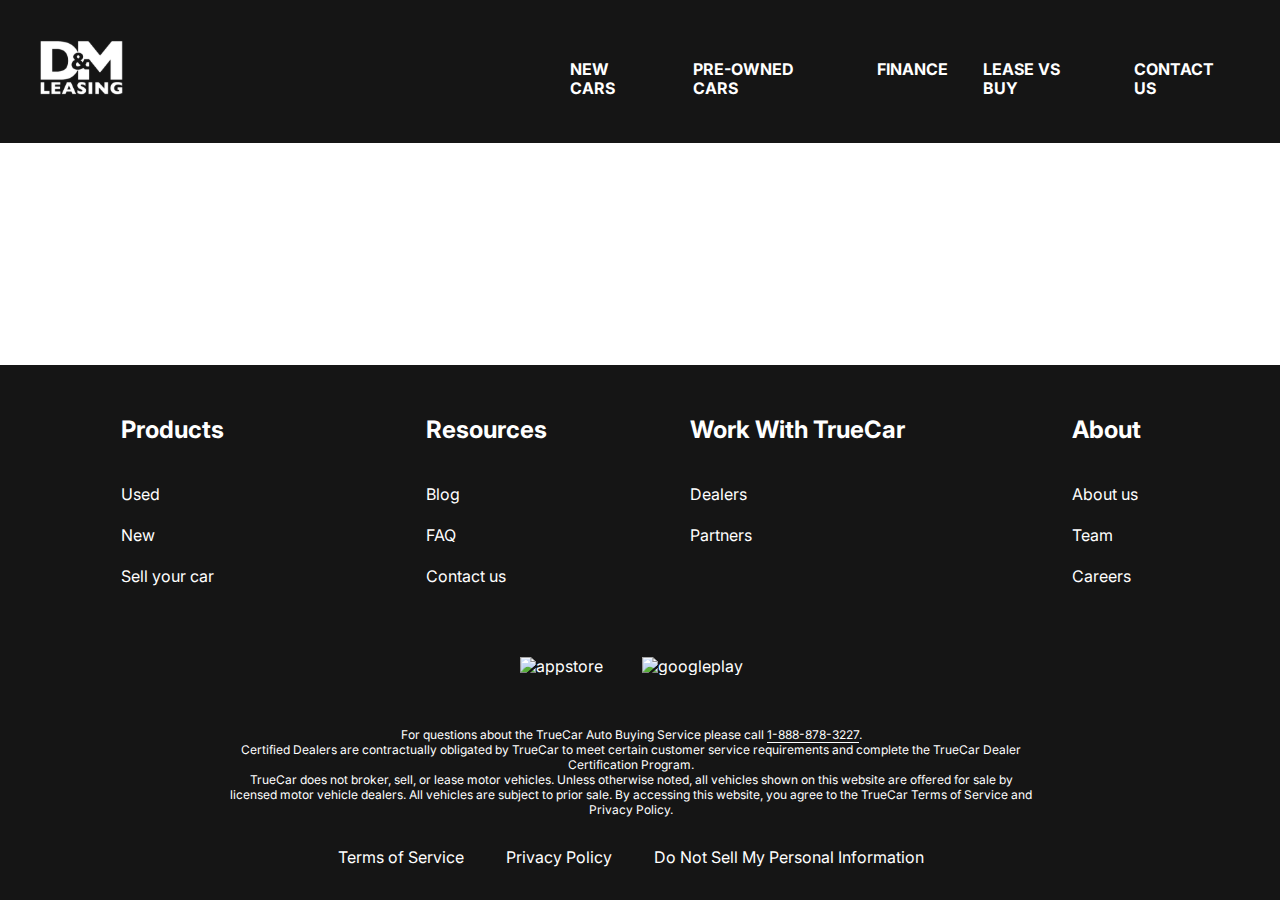
==== contacts.html @ 37f5e4fb "added styles at swiper" ====
<!DOCTYPE html>
<html lang="en">
<head>
    <meta charset="UTF-8">
    <meta content="width=device-width, user-scalable=no, initial-scale=1.0, maximum-scale=1.0, minimum-scale=1.0" name="viewport">
    <meta content="ie=edge" http-equiv="X-UA-Compatible">
    <link href="css/my-normalize.css" rel="stylesheet">
    <link href="css/style.css" rel="stylesheet">
    <link href="images/favicon.png" rel="icon"/>
    <link href="https://fonts.googleapis.com" rel="preconnect">
    <link crossorigin href="https://fonts.gstatic.com" rel="preconnect">
    <link href="https://fonts.googleapis.com/css2?family=Inter:wght@400;700&display=swap" rel="stylesheet">
    <title>Contacts Us</title>
</head>
<body>

<div class="wrapper">
    <header class="header">
        <div class="container">
            <div class="header__inner">
                <a class="logo" href="#">
                    <img alt="logo" class="logo__img" src="images/logo.svg">
                </a>
                <nav class="menu">
                    <ul class="menu__list">
                        <li class="menu__list-item"><a class="menu__list-link" href="#">NEW CARS</a></li>
                        <li class="menu__list-item"><a class="menu__list-link" href="#">PRE-OWNED CARS</a></li>
                        <li class="menu__list-item"><a class="menu__list-link" href="#">FINANCE</a></li>
                        <li class="menu__list-item"><a class="menu__list-link" href="#">LEASE VS BUY</a></li>
                        <li class="menu__list-item"><a class="menu__list-link" href="#">CONTACT US</a></li>
                    </ul>
                </nav>
            </div>
        </div>
    </header>
    <main class="main">

    </main>
    <footer class="footer">
        <div class="container">
            <div class="footer__inner">
                <nav class="footer__menu">
                    <ul class="footer__menu-list list-1">
                        <li class="footer__menu-item"><h3 class="footer__menu-title">Products</h3></li>
                        <li class="footer__menu-item"><a class="footer__menu-link" href="#">Used</a></li>
                        <li class="footer__menu-item"><a class="footer__menu-link" href="#">New</a></li>
                        <li class="footer__menu-item"><a class="footer__menu-link" href="#">Sell your car</a></li>
                    </ul>
                    <ul class="footer__menu-list list-2">
                        <li class="footer__menu-item"><h3 class="footer__menu-title">Resources</h3></li>
                        <li class="footer__menu-item"><a class="footer__menu-link" href="#">Blog</a></li>
                        <li class="footer__menu-item"><a class="footer__menu-link" href="#">FAQ</a></li>
                        <li class="footer__menu-item"><a class="footer__menu-link" href="#">Contact us</a></li>
                    </ul>
                    <ul class="footer__menu-list list-3">
                        <li class="footer__menu-item"><h3 class="footer__menu-title">Work With TrueCar</h3></li>
                        <li class="footer__menu-item"><a class="footer__menu-link" href="#">Dealers</a></li>
                        <li class="footer__menu-item"><a class="footer__menu-link" href="#">Partners</a></li>
                    </ul>
                    <ul class="footer__menu-list list-4">
                        <li class="footer__menu-item"><h3 class="footer__menu-title">About</h3></li>
                        <li class="footer__menu-item"><a class="footer__menu-link" href="#">About us</a></li>
                        <li class="footer__menu-item"><a class="footer__menu-link" href="#">Team</a></li>
                        <li class="footer__menu-item"><a class="footer__menu-link" href="#">Careers</a></li>
                    </ul>
                </nav>
                <ul class="app">
                    <li class="app__item"><a class="app__item-link" href="https://www.rustore.ru/" target="_blank"><img alt="appstore" class="app__item-img" src="images/appstore.svg"></a></li>
                    <li class="app__item"><a class="app__item-link" href="https://www.rustore.ru/" target="_blank"><img alt="googleplay" class="app__item-img" src="images/googleplay.svg"></a></li>
                </ul>
                <div class="footer__copy">
                    <p class="footer__copy-text">
                        For questions about the TrueCar Auto Buying Service please call <a class="footer__copy-telefon" href="tel:+18888783227">1-888-878-3227</a>.<br>
                        Certified Dealers are contractually obligated by TrueCar to meet certain customer service
                        requirements and complete the TrueCar Dealer<br>
                        Certification Program.
                    </p>
                    <p class="footer__copy-text">
                        TrueCar does not broker, sell, or lease motor vehicles. Unless otherwise noted, all vehicles shown on this website are offered for sale by<br>
                        licensed motor vehicle dealers. All
                        vehicles are subject to prior sale. By accessing this website, you agree to the TrueCar Terms of Service and<br>
                        Privacy Policy.
                    </p>
                </div>
                <nav class="copy__nav">
                    <ul class="copy__nav-list">
                        <li class="copy__nav-item"><a class="copy__nav-link" href="#">Terms of Service</a></li>
                        <li class="copy__nav-item"><a class="copy__nav-link" href="#">Privacy Policy</a></li>
                        <li class="copy__nav-item"><a class="copy__nav-link" href="#">Do Not Sell My Personal Information</a></li>
                    </ul>
                </nav>
            </div>
        </div>
    </footer>
</div>

</body>
</html>
---- css/style.css ----
html,
body {
    height: 100%;
}

body {
    font-family: 'Inter', sans-serif;
    color: #151515;
}

.wrapper {
    min-height: 100%;
    display: flex;
    flex-direction: column;
}

.header {
    background-color: #151515;
}

.header-main {
    background-color: transparent;
    position: absolute;
    z-index: 10;
    left: 0;
    right: 0;
}

.container {
    max-width: 1220px;
    padding: 0 10px;
    margin: 0 auto;
}

.header__inner {
    padding-top: 40px;
    padding-bottom: 45px;
    display: flex;
    justify-content: space-between;
}

.menu {
    align-self: flex-end;
}

.menu__list {
    max-width: 670px;
    display: flex;
    justify-content: space-between;
    gap: 35px;
}


.menu__list-link {
    text-decoration: none;
    text-transform: uppercase;
    font-weight: 700;
    font-size: 16px;
    line-height: 19px;
    color: #FFFFFF;
}

.menu__list-link:hover {
    color: #0066FF;
}

.footer {
    background-color: #151515;
    /*background-color: #0066FF;*/
    color: #FFFFFF;
}

.footer a {
    color: #FFFFFF;
}

.footer__inner {
    padding: 50px 99px 32px 81px;
}

.footer__menu {
    display: flex;
    justify-content: space-between;
    margin-bottom: 50px;
}

.footer__menu-list {
    max-width: 225px;
}

.list-2 {
    transform: translateX(31px);
}

.list-3 {
    transform: translateX(4px);
}

.footer__menu-title {
    font-weight: 700;
    font-size: 24px;
    line-height: 29px;
    color: #FFFFFF;
    margin-bottom: 40px;
}

.footer__menu-link {
    font-weight: 400;
    font-size: 16px;
    line-height: 130%;
    color: #FFFFFF;
}

.footer__menu-item + .footer__menu-item {
    margin-bottom: 20px;
}

.app {
    display: flex;
    justify-content: center;
    gap: 39px;
    margin-bottom: 52px;
}

.app__item:hover {
    outline: 1px solid white;
    border-radius: 10px;
}

.footer__copy {
    margin: 0 auto 30px;
    max-width: 806px;
    text-align: center;
}

.footer__copy-text {
    font-weight: 400;
    font-size: 12px;
    line-height: 15px;
    color: #FFFFFF;
}

.footer__copy-telefon {
    border-bottom: 1px solid white;
}

.footer__copy-telefon:hover {
    color: #0066FF;
    border-bottom: 1px solid #0066FF;
}

.copy__nav {
    max-width: 586px;
    margin: 0 auto;
}

.copy__nav-list {
    display: flex;
    justify-content: space-between;
}

.copy__nav-item {
    font-weight: 400;
    font-size: 16px;
    line-height: 130%;
    color: #FFFFFF;
}

.main {
    flex-grow: 1;
}

.top {
    color: #FFFFFF;
    text-align: center;
    /*padding-top: 107px;*/
    padding-top: 247px;
    /*padding-bottom: 50px;*/
    position: absolute;
    z-index: 5;
    left: 0;
    right: 0;
}

.title {
    padding-bottom: 38px;
    font-weight: 700;
    font-size: 96px;
    line-height: 116px;
    margin: 0;
}

.top__link {
    background-color: #151515;
    max-width: 430px;
    width: 100%;
    padding: 23px 23px;
    display: inline-block;
    font-weight: 700;
    font-size: 36px;
    line-height: 44px;
    text-transform: uppercase;
    color: #FFFFFF;
}

.top__link:hover {
    background-color: #0066FF;
}

.swiper:hover .swiper-pagination-bullet {
    opacity: 1;
}

.swiper-wrapper {

}

.swiper-slide {
    height: 100vh;
    background-repeat: no-repeat;
    background-size: cover;
    cursor: pointer;

    /*width: 100%;*/
    /*max-height: 100%;*/
    /*background-repeat: no-repeat;*/
    /*object-fit: cover;*/
    /*background-position: center;*/
}

/*.swiper__img {*/
/*    max-width: 1920px;*/
/*    object-fit: contain;*/
/*    background-repeat: no-repeat;*/
/*}*/

.swiper-pagination {
    display: flex;
    gap: 30px;
    justify-content: center;
    align-items: center;
}

.swiper-horizontal > .swiper-pagination-bullets, .swiper-pagination-bullets.swiper-pagination-horizontal, .swiper-pagination-custom, .swiper-pagination-fraction {
    bottom: 15px;
}

.swiper-pagination-bullet {
    width: 120px;
    height: 3px;
    background-color: #151515;
    opacity: .5;
    opacity: .5;
    border-radius: 0;
}

.swiper-pagination-bullet-active {
    height: 6px;
    background-color: white;
}
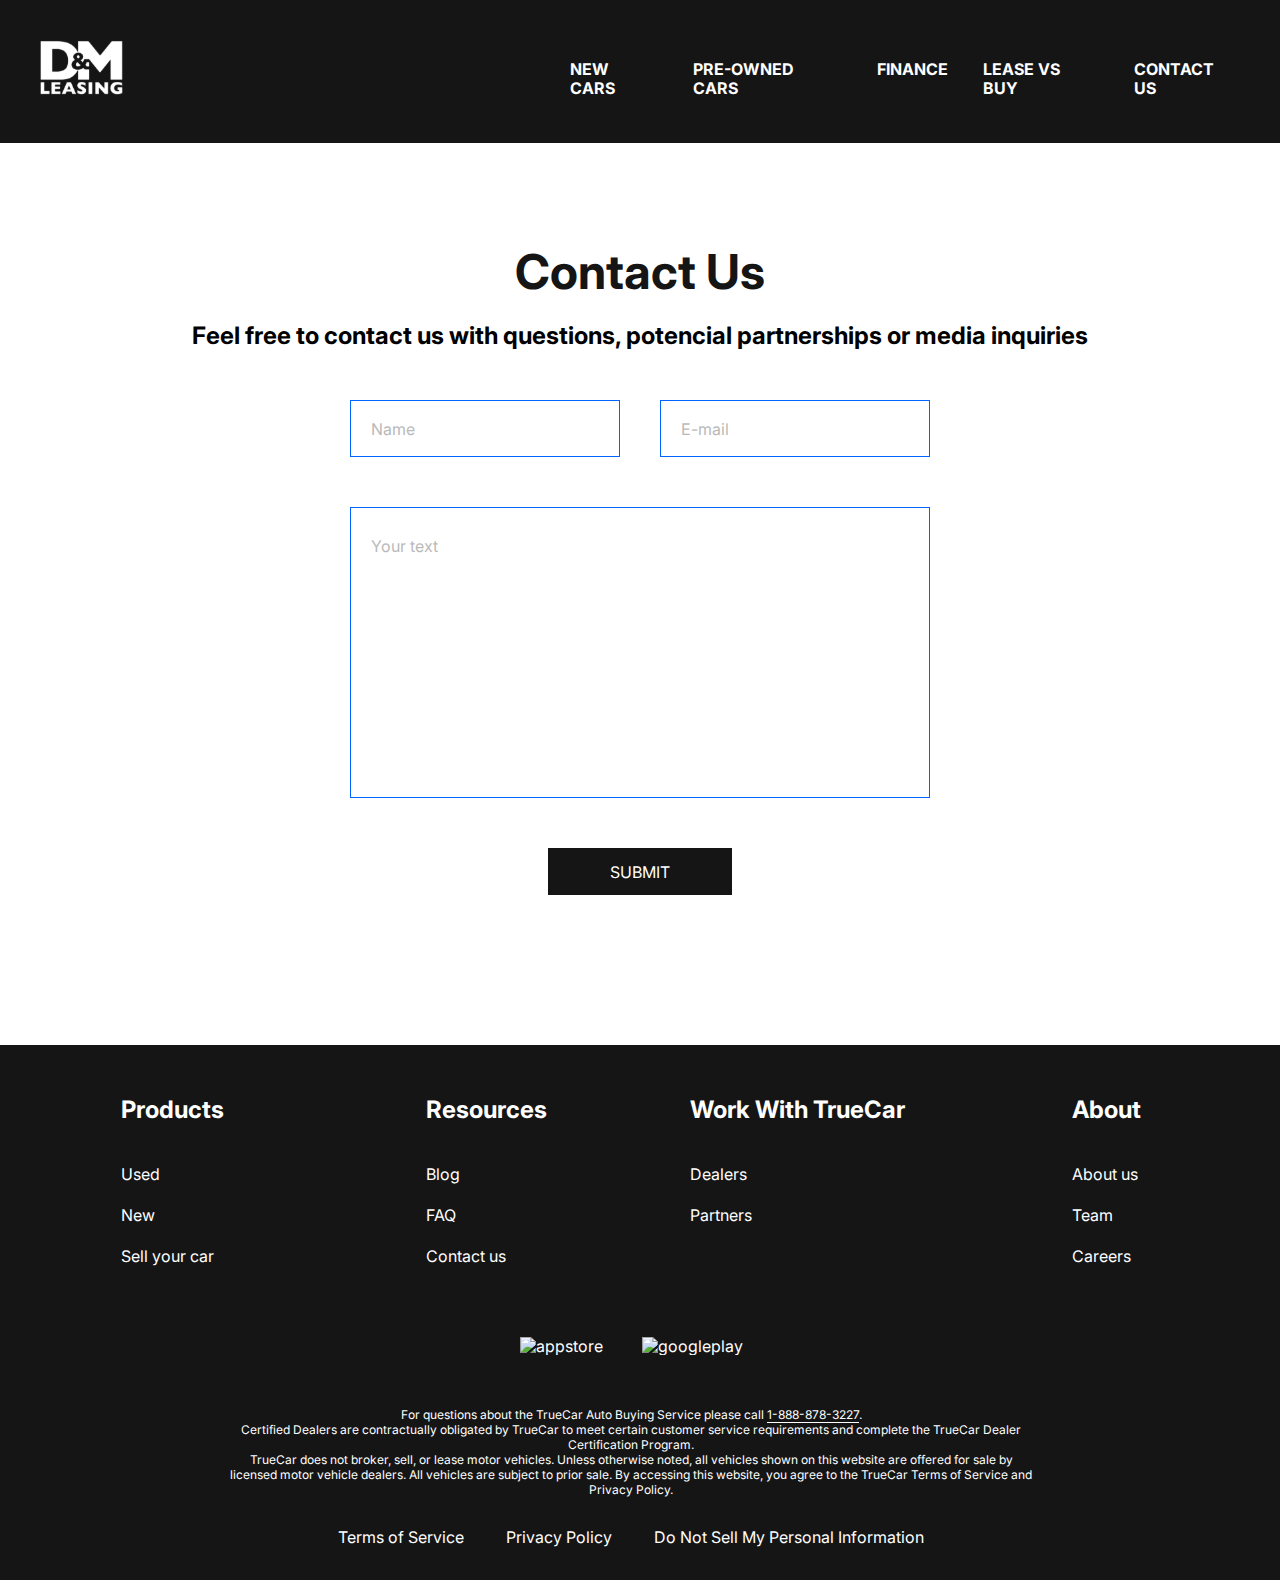
==== commit 0e774b74: "added markup at contacts.html and styles" ====
--- a/contacts.html
+++ b/contacts.html
@@ -6,7 +6,7 @@
     <meta content="ie=edge" http-equiv="X-UA-Compatible">
     <link href="css/my-normalize.css" rel="stylesheet">
     <link href="css/style.css" rel="stylesheet">
-    <link href="images/favicon.png" rel="icon"/>
+    <link href="images/contacts.png" rel="icon"/>
     <link href="https://fonts.googleapis.com" rel="preconnect">
     <link crossorigin href="https://fonts.gstatic.com" rel="preconnect">
     <link href="https://fonts.googleapis.com/css2?family=Inter:wght@400;700&display=swap" rel="stylesheet">
@@ -18,12 +18,12 @@
     <header class="header">
         <div class="container">
             <div class="header__inner">
-                <a class="logo" href="#">
+                <a class="logo" href="index.html">
                     <img alt="logo" class="logo__img" src="images/logo.svg">
                 </a>
                 <nav class="menu">
                     <ul class="menu__list">
-                        <li class="menu__list-item"><a class="menu__list-link" href="#">NEW CARS</a></li>
+                        <li class="menu__list-item"><a class="menu__list-link" href="сhoose-car.html">NEW CARS</a></li>
                         <li class="menu__list-item"><a class="menu__list-link" href="#">PRE-OWNED CARS</a></li>
                         <li class="menu__list-item"><a class="menu__list-link" href="#">FINANCE</a></li>
                         <li class="menu__list-item"><a class="menu__list-link" href="#">LEASE VS BUY</a></li>
@@ -34,7 +34,18 @@
         </div>
     </header>
     <main class="main">
-
+        <section class="contacts">
+            <div class="container">
+                <h2 class="contacts__title">Contact Us</h2>
+                <p class="contacts__text">Feel free to contact us with questions, potencial partnerships or media inquiries</p>
+                <form action="#" class="form">
+                    <input class="form__input" type="text" placeholder="Name">
+                    <input class="form__input" type="email" placeholder="E-mail">
+                    <textarea class="form__textarea" placeholder="Your text"></textarea>
+                    <button class="form__btn" type="submit">SUBMIT</button>
+                </form>
+            </div>
+        </section>
     </main>
     <footer class="footer">
         <div class="container">
--- a/css/style.css
+++ b/css/style.css
@@ -109,6 +109,10 @@
     font-size: 16px;
     line-height: 130%;
     color: #FFFFFF;
+}
+
+.footer__menu-link:hover {
+    color: #0066FF;
 }
 
 .footer__menu-item + .footer__menu-item {
@@ -191,7 +195,7 @@
 }
 
 .top__link {
-    background-color: #151515;
+    /*background-color: #151515;*/
     max-width: 430px;
     width: 100%;
     padding: 23px 23px;
@@ -201,10 +205,14 @@
     line-height: 44px;
     text-transform: uppercase;
     color: #FFFFFF;
+    /*opacity: .7;*/
+    background-color: rgba(0, 0, 0, 0.2);
+    border-radius: 50px;
 }
 
 .top__link:hover {
     background-color: #0066FF;
+    /*opacity: 1;*/
 }
 
 .swiper:hover .swiper-pagination-bullet {
@@ -249,8 +257,9 @@
     width: 120px;
     height: 3px;
     background-color: #151515;
-    opacity: .5;
-    opacity: .5;
+    /*opacity: .5;*/
+    opacity: .2;
+    /*opacity: 0;*/
     border-radius: 0;
 }
 
@@ -258,3 +267,263 @@
     height: 6px;
     background-color: white;
 }
+
+.why-lease {
+    padding: 150px 0;
+}
+
+.why-lease__title {
+    font-weight: 700;
+    font-size: 48px;
+    line-height: 58px;
+    text-align: center;
+    margin-bottom: 50px;
+}
+
+.why-lease__list {
+    display: flex;
+    gap: 40px;
+    flex-wrap: wrap;
+}
+
+.why-lease__item {
+    max-width: 270px;
+    width: 100%;
+    display: flex;
+    flex-direction: column;
+    gap: 30px;
+    align-items: center;
+}
+
+/*.why-lease__item-img-wrapper {*/
+/*    width: 150px;*/
+/*    height: 150px;*/
+/*    border: 1px solid #0066FF;*/
+/*    border-radius: 50%;*/
+/*    display: flex;*/
+/*    justify-content: center;*/
+/*    align-items: center;*/
+/*}*/
+
+.why-lease__item-img {
+
+}
+
+.how-does {
+    padding-bottom: 150px;
+}
+
+.how-does__inner {
+    max-width: 594px;
+    width: 100%;
+    margin: 0 auto;
+}
+
+.how-does__title {
+    font-weight: 700;
+    font-size: 48px;
+    line-height: 58px;
+    margin-bottom: 50px;
+}
+
+.how-does__text {
+    max-width: 580px;
+    width: 100%;
+    font-weight: 400;
+    font-size: 16px;
+    line-height: 130%;
+    margin-bottom: 50px;
+}
+
+.how-does__text--bottom {
+    margin-top: 70px;
+    margin-bottom: 0;
+}
+
+.how-does__mini-title {
+    max-width: 580px;
+    width: 100%;
+    font-weight: 700;
+    font-size: 24px;
+    line-height: 29px;
+    margin-bottom: 50px;
+}
+
+.how-does__list {
+    counter-reset: myCounter;
+}
+
+.how-does__item {
+    list-style-type: none;
+    width: 270px;
+    font-weight: 400;
+    font-size: 16px;
+    line-height: 130%;
+    position: relative;
+    margin-left: auto;
+    padding: 19px 0 19px 240px;
+    box-sizing: content-box;
+    min-height: 63px;
+}
+
+.how-does__item + .how-does__item {
+    margin-top: 40px;
+}
+
+.how-does__item::before {
+    counter-increment: myCounter;
+    content: counter(myCounter);
+    /*display: inline-block;*/
+    background-color: #0066FF;
+
+    font-weight: 700;
+    font-size: 48px;
+    line-height: 58px;
+    color: #FFFFFF;
+
+    width: 100px;
+    height: 100px;
+    border-radius: 50%;
+
+    display: flex;
+    justify-content: center;
+    align-items: center;
+
+    position: absolute;
+    left: 0;
+    top: 0;
+}
+
+.welcome {
+    margin-bottom: 150px;
+}
+
+.welcome__inner {
+    max-width: 1000px;
+    width: 100%;
+    margin: 0 auto;
+    text-align: center;
+}
+
+.welcome__title {
+    margin-bottom: 20px;
+    font-weight: 700;
+    font-size: 48px;
+    line-height: 58px;
+    text-transform: uppercase;
+}
+
+.welcome__text {
+    margin-bottom: 50px;
+    font-weight: 700;
+    font-size: 24px;
+    line-height: 29px;
+}
+
+.important {
+    margin-bottom: 150px;
+}
+
+.important__title {
+    text-align: center;
+    font-weight: 700;
+    font-size: 48px;
+    line-height: 58px;
+    margin-bottom: 20px;
+}
+
+.important__text {
+    margin: 0 auto 50px;
+    max-width: 580px;
+    width: 100%;
+    font-weight: 400;
+    font-size: 16px;
+    line-height: 130%;
+}
+
+.important__list {
+    display: flex;
+    gap: 40px;
+}
+
+.important__item-img {
+    margin-bottom: 20px;
+}
+
+.contacts {
+    padding: 100px 0 150px;
+}
+
+.contacts__title {
+    text-align: center;
+    font-weight: 700;
+    font-size: 48px;
+    line-height: 58px;
+    margin-bottom: 20px;
+}
+
+.contacts__text {
+    text-align: center;
+    font-weight: 700;
+    font-size: 24px;
+    line-height: 29px;
+    color: #000000;
+    margin-bottom: 50px;
+}
+
+.form {
+    max-width: 580px;
+    /*width: 100%;*/
+    margin: 0 auto;
+    display: flex;
+    justify-content: space-between;
+    flex-wrap: wrap;
+}
+
+.form__input {
+    width: 270px;
+    height: 57px;
+    padding: 18px 20px;
+    border: 1px solid #0066FF;
+    margin-bottom: 50px;
+}
+
+.form__input::placeholder {
+    font-weight: 400;
+    font-size: 16px;
+    line-height: 130%;
+    opacity: 0.5;
+}
+
+.form__textarea {
+    width: 100%;
+    height: 291px;
+    border: 1px solid #0066FF;
+    margin-bottom: 50px;
+    padding: 28px 20px;
+    resize: none;
+}
+
+.form__textarea::placeholder {
+    font-weight: 400;
+    font-size: 16px;
+    line-height: 130%;
+    opacity: 0.5;
+}
+
+.form__btn {
+    max-width: 184px;
+    width: 100%;
+    height: 47px;
+    margin: 0 auto;
+    background: #151515;
+    color: #FFFFFF;
+    display: flex;
+    justify-content: center;
+    align-items: center;
+    cursor: pointer;
+    border: none;
+}
+
+
+
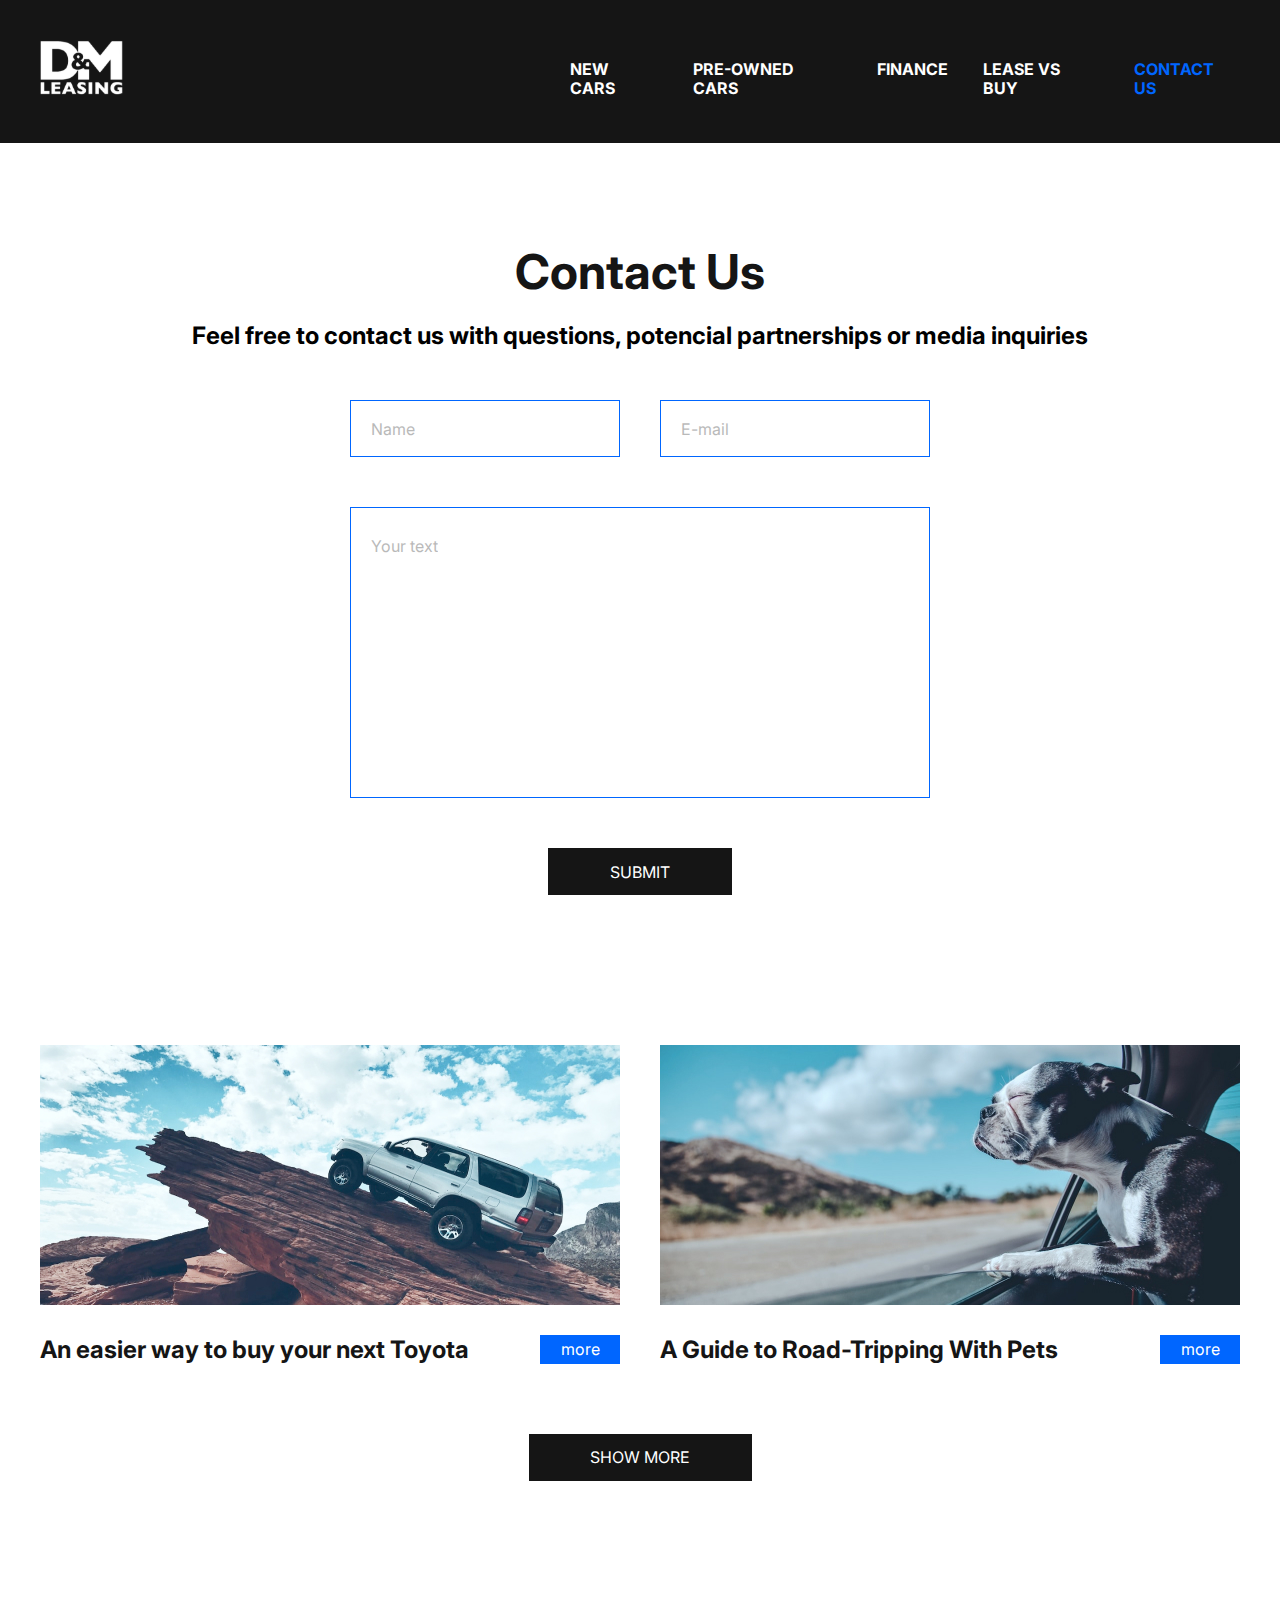
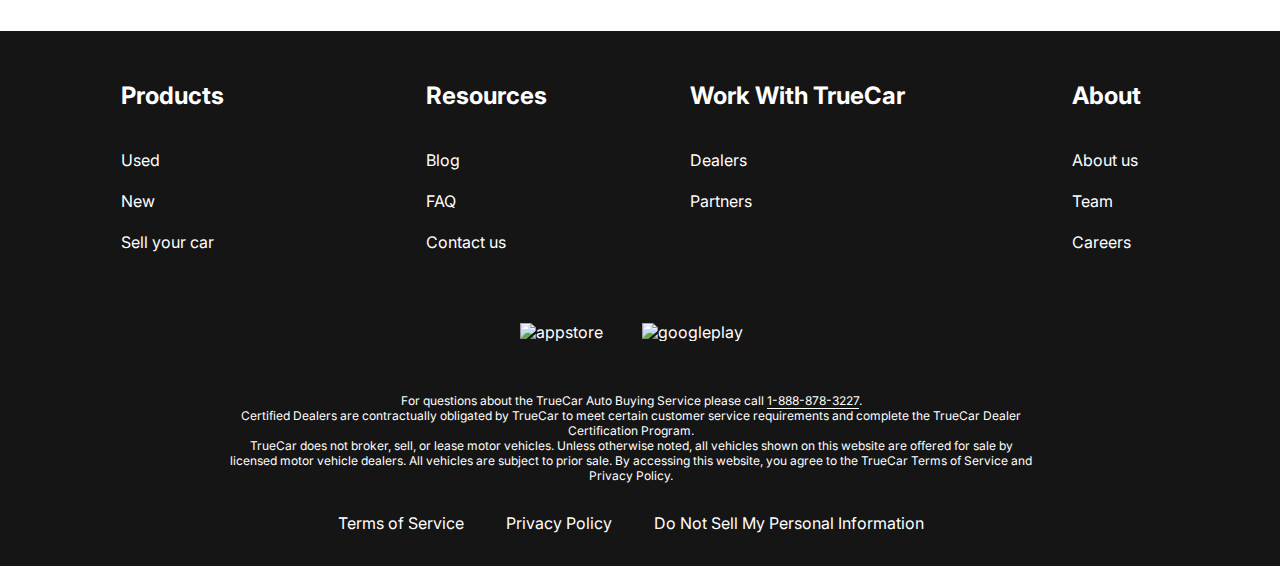
==== commit 6a93a0bf: "Merge remote-tracking branch 'origin/main'" ====
--- a/contacts.html
+++ b/contacts.html
@@ -5,11 +5,11 @@
     <meta content="width=device-width, user-scalable=no, initial-scale=1.0, maximum-scale=1.0, minimum-scale=1.0" name="viewport">
     <meta content="ie=edge" http-equiv="X-UA-Compatible">
     <link href="css/my-normalize.css" rel="stylesheet">
-    <link href="css/style.css" rel="stylesheet">
     <link href="images/contacts.png" rel="icon"/>
     <link href="https://fonts.googleapis.com" rel="preconnect">
     <link crossorigin href="https://fonts.gstatic.com" rel="preconnect">
     <link href="https://fonts.googleapis.com/css2?family=Inter:wght@400;700&display=swap" rel="stylesheet">
+    <link href="css/style.css" rel="stylesheet">
     <title>Contacts Us</title>
 </head>
 <body>
@@ -27,7 +27,7 @@
                         <li class="menu__list-item"><a class="menu__list-link" href="#">PRE-OWNED CARS</a></li>
                         <li class="menu__list-item"><a class="menu__list-link" href="#">FINANCE</a></li>
                         <li class="menu__list-item"><a class="menu__list-link" href="#">LEASE VS BUY</a></li>
-                        <li class="menu__list-item"><a class="menu__list-link" href="#">CONTACT US</a></li>
+                        <li class="menu__list-item"><a class="menu__list-link menu__list-link--active" href="#">CONTACT US</a></li>
                     </ul>
                 </nav>
             </div>
@@ -44,6 +44,23 @@
                     <textarea class="form__textarea" placeholder="Your text"></textarea>
                     <button class="form__btn" type="submit">SUBMIT</button>
                 </form>
+            </div>
+        </section>
+        <section class="blog">
+            <div class="container">
+                <div class="blog__items">
+                    <div class="blog__item">
+                        <img src="images/blog-1.jpg" alt="blog-1" class="blog__item-img">
+                        <h4 class="blog__item-title">An easier way to buy your next Toyota</h4>
+                        <a href="#" class="blog__item-link">more</a>
+                    </div>
+                    <div class="blog__item">
+                        <img src="images/blog-2.jpg" alt="blog-2" class="blog__item-img">
+                        <h4 class="blog__item-title">A Guide to Road-Tripping With Pets</h4>
+                        <a href="#" class="blog__item-link">more</a>
+                    </div>
+                </div>
+                <a class="showmore__link" type="submit">SHOW MORE</a>
             </div>
         </section>
     </main>
--- a/css/style.css
+++ b/css/style.css
@@ -61,6 +61,10 @@
 }
 
 .menu__list-link:hover {
+    color: #0066FF;
+}
+
+.menu__list-link--active {
     color: #0066FF;
 }
 
@@ -512,18 +516,189 @@
 }
 
 .form__btn {
-    max-width: 184px;
-    width: 100%;
+    width: 184px;
     height: 47px;
     margin: 0 auto;
-    background: #151515;
+    background-color: #151515;
+    text-transform: uppercase;
     color: #FFFFFF;
     display: flex;
     justify-content: center;
     align-items: center;
     cursor: pointer;
+    border: transparent;
+}
+
+.form__btn:hover {
+    background-color: #0066FF;
+}
+
+.blog {
+    padding-bottom: 150px;
+}
+
+.blog__items {
+    display: grid;
+    grid-template-columns: repeat(2, 1fr);
+    gap: 40px;
+}
+
+.blog__item {
+    display: flex;
+    justify-content: space-between;
+    flex-wrap: wrap;
+}
+
+.blog__item-img {
+    margin-bottom: 30px;
+    width: 100%;
+}
+
+.blog__item-title {
+    flex-basis: 446px;
+    font-weight: 700;
+    font-size: 24px;
+    line-height: 29px;
+}
+
+.blog__item-link {
+    width: 80px;
+    height: 29px;
+    background-color: #0066FF;
+    font-weight: 400;
+    font-size: 16px;
+    line-height: 130%;
+    color: #FFFFFF;
+    display: flex;
+    justify-content: center;
+    align-items: center;
+    border: transparent;
+}
+
+.blog__item-link:hover {
+    background-color: #151515;
+}
+
+.showmore__link {
+    display: block;
+    margin: 70px auto 0;
+    width: 223px;
+    height: 47px;
+    background-color: #151515;
+    font-weight: 400;
+    font-size: 16px;
+    line-height: 130%;
+    color: #FFFFFF;
+    text-transform: uppercase;
+    cursor: pointer;
+    border: transparent;
+    padding: 13px 61px;
+}
+
+.showmore__link:hover {
+    background-color: #0066FF;
+}
+
+.choose {
+    padding: 100px 0 150px;
+}
+
+.section__title {
+    font-weight: 700;
+    font-size: 48px;
+    line-height: 58px;
+    text-align: center;
+    margin-bottom: 50px;
+}
+
+.tabs__btn {
+    display: flex;
+    gap: 80px;
+    justify-content: center;
+    margin-bottom: 100px;
+}
+
+.tabs__btn-item {
+    cursor: pointer;
+    font-weight: 700;
+    font-size: 24px;
+    line-height: 29px;
     border: none;
-}
-
-
-
+    background-color: transparent;
+}
+
+.tabs__btn-item--active {
+    color: #0066FF;
+}
+
+/*.tabs__content{*/
+/*    display: grid;*/
+/*    grid-template-rows: repeat(3, 1fr);*/
+/*    gap: 100px;*/
+/*}*/
+
+.tabs__content-item {
+    display: none;
+    grid-template-columns: repeat(4, 1fr);
+    gap: 40px;
+    margin-bottom: 100px;
+}
+
+.tabs__content-item.tabs__content-item--active {
+    display: grid;
+}
+
+/*.tabs__content-item:last-child {*/
+/*    margin-bottom: 0;*/
+/*}*/
+
+.card {
+    text-align: center;
+}
+
+.card__img {
+    display: block;
+}
+
+.card__content {
+    border: 1px solid #0066FF;
+    border-top: none;
+    padding-top: 20px;
+    /*transform: translateY(-4px);*/
+}
+
+.card__title {
+    font-weight: 700;
+    font-size: 24px;
+    line-height: 29px;
+    margin-bottom: 20px;
+}
+
+.card__text {
+    font-weight: 400;
+    font-size: 16px;
+    line-height: 130%;
+    margin-bottom: 20px;
+}
+
+.card__price {
+    font-weight: 700;
+    font-size: 24px;
+    line-height: 29px;
+    margin-bottom: 20px;
+}
+
+.card__link {
+    font-weight: 400;
+    font-size: 16px;
+    line-height: 130%;
+    color: #0066FF;
+    display: block;
+    padding: 2px 0;
+    border-top: 1px solid #0066FF;
+}
+
+.card__link:hover {
+    color: #151515;
+}
+
